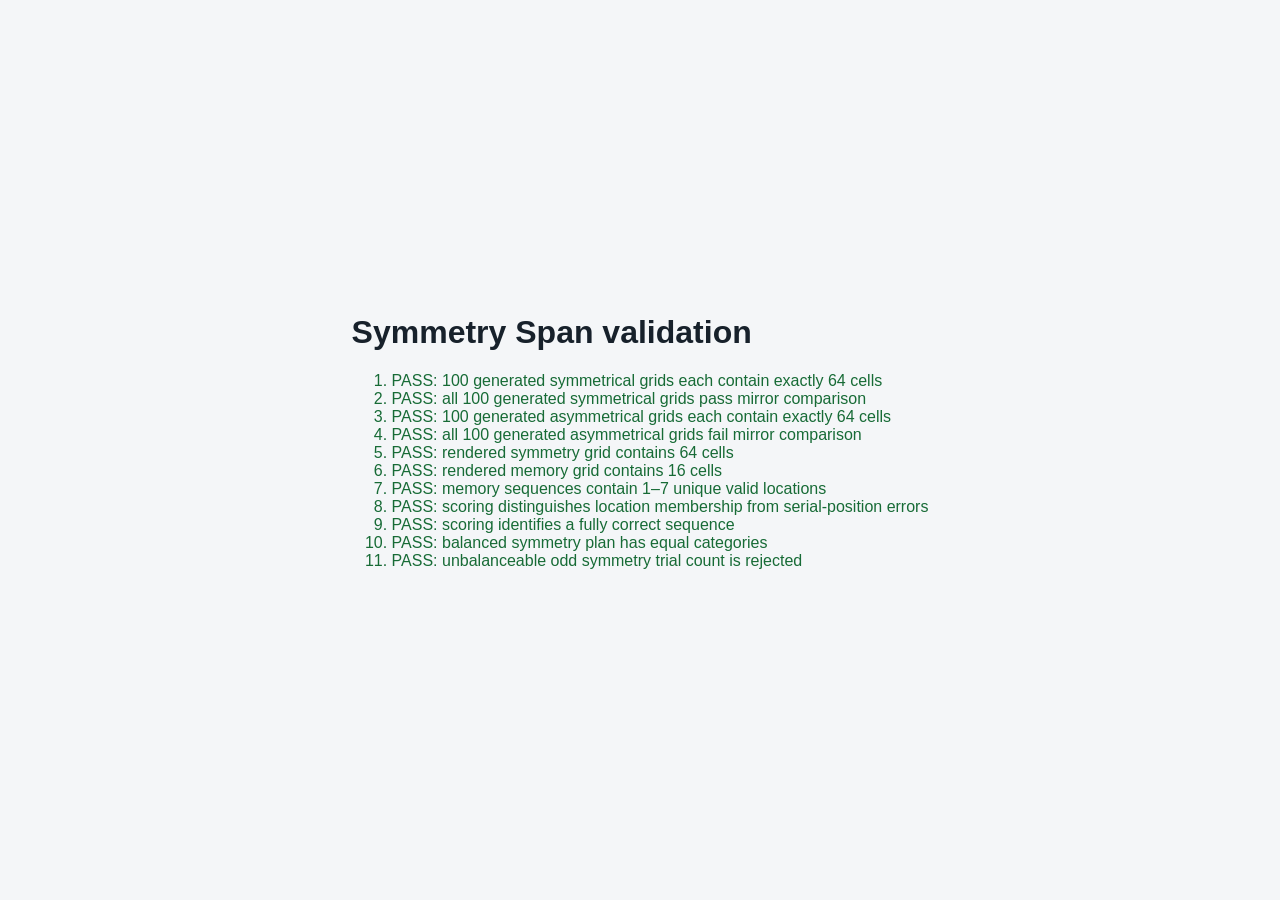
==== tests/validation.html @ 179f6220 "Add files via upload" ====
<!DOCTYPE html>
<html lang="en">
<head>
  <meta charset="UTF-8">
  <meta name="viewport" content="width=device-width, initial-scale=1">
  <title>Symmetry Span validation</title>
  <link href="../jspsych/jspsych.css" rel="stylesheet">
  <link href="../style.css" rel="stylesheet">
</head>
<body>
  <main>
    <h1>Symmetry Span validation</h1>
    <ol id="validation-results" aria-live="polite"></ol>
    <div id="validation-grid-mount" hidden></div>
  </main>
  <script>
    window.SYMMETRY_SPAN_CONFIG = {
      spans: [1, 1],
      repetitionsPerSpan: 2,
      combinedPracticeTrials: 1,
      stimulusDuration: 1,
      interStimulusInterval: 0,
      qualtricsReturnUrl: ""
    };
  </script>
  <script src="../jspsych/jspsych.js"></script>
  <script src="../jspsych/plugin-html-button-response.js"></script>
  <script src="../jspsych/plugin-html-keyboard-response.js"></script>
  <script src="../modules/symmetrySpan.js"></script>
  <script src="../modules/recallGrid.js"></script>
  <script src="../experiment.js"></script>
  <script src="validation.js"></script>
</body>
</html>
---- style.css ----
* {
  box-sizing: border-box;
}

body {
  min-height: 100vh;
  margin: 0;
  padding: 24px;
  display: flex;
  justify-content: center;
  align-items: center;
  background: #f4f6f8;
  color: #17212b;
  font-family: Arial, Helvetica, sans-serif;
}

.jspsych-display-element {
  width: 100% !important;
  max-width: 860px !important;
  margin: 0 auto !important;
  padding: 16px !important;
}

.jspsych-content {
  width: 100%;
  max-width: 820px;
  font-family: inherit;
}

.instruction-panel,
.task-panel,
.recall-panel,
.feedback-panel {
  width: min(100%, 760px);
  margin: 0 auto;
  padding: clamp(18px, 4vw, 32px);
  border: 1px solid #d5dde5;
  border-radius: 12px;
  background: #fff;
  text-align: center;
  box-shadow: 0 4px 16px rgb(24 39 56 / 8%);
}

h1,
h2 {
  margin-top: 0;
}

p {
  font-size: clamp(16px, 2.2vw, 19px);
  line-height: 1.55;
}

.instructions {
  margin: 12px auto 24px;
}

.symmetry-grid {
  display: grid;
  grid-template-columns: repeat(8, minmax(0, 1fr));
  width: min(76vw, 440px);
  aspect-ratio: 1;
  margin: 20px auto 28px;
  border: 2px solid #253546;
  background: #fff;
}

.symmetry-cell {
  border: 1px solid #9ba8b5;
  background: #fff;
}

.symmetry-cell.is-filled {
  background: #263746;
}

.memory-stimulus-grid,
.recall-grid {
  display: grid;
  grid-template-columns: repeat(4, minmax(0, 1fr));
  width: min(72vw, 340px);
  aspect-ratio: 1;
  margin: 24px auto;
  border: 2px solid #253546;
}

.memory-stimulus-cell,
.recall-cell {
  min-width: 0;
  min-height: 0;
  border: 1px solid #9ba8b5;
  background: #fff;
}

.memory-stimulus-cell.is-highlighted {
  background: #3676c5;
}

.recall-cell {
  padding: 0;
  color: #fff;
  font-size: clamp(18px, 5vw, 28px);
  font-weight: 700;
  cursor: pointer;
}

.recall-cell:hover:not(:disabled) {
  background: #e7f0fa;
}

.recall-cell.is-selected {
  background: #3676c5;
}

.recall-cell:disabled {
  cursor: default;
}

.recall-cell:focus-visible,
button:focus-visible,
.jspsych-btn:focus-visible {
  outline: 3px solid #f0a500;
  outline-offset: 2px;
}

.response-string {
  min-height: 1.8em;
  margin: 16px 0;
  font-size: 18px;
  font-weight: 600;
}

.button-row,
.jspsych-html-button-response-button-container {
  display: flex !important;
  flex-wrap: wrap;
  justify-content: center !important;
  gap: 12px;
  margin: 20px auto 0;
}

button,
.jspsych-btn {
  text-decoration: none;
  min-height: 44px;
  padding: 10px 22px;
  border: 1px solid #265a91;
  border-radius: 6px;
  background: #fff;
  color: #173b5e;
  font-size: 17px;
  cursor: pointer;
}

button:hover:not(:disabled),
.jspsych-btn:hover {
  background: #eaf2fa;
}

button:disabled {
  opacity: 0.48;
  cursor: not-allowed;
}

.validation-pass {
  color: #176b36;
}

.validation-fail {
  color: #a51f1f;
}

@media (max-width: 520px) {
  body {
    padding: 10px;
  }

  .jspsych-display-element {
    padding: 4px !important;
  }

  .symmetry-grid {
    width: min(88vw, 380px);
  }

  .memory-stimulus-grid,
  .recall-grid {
    width: min(82vw, 320px);
  }
}
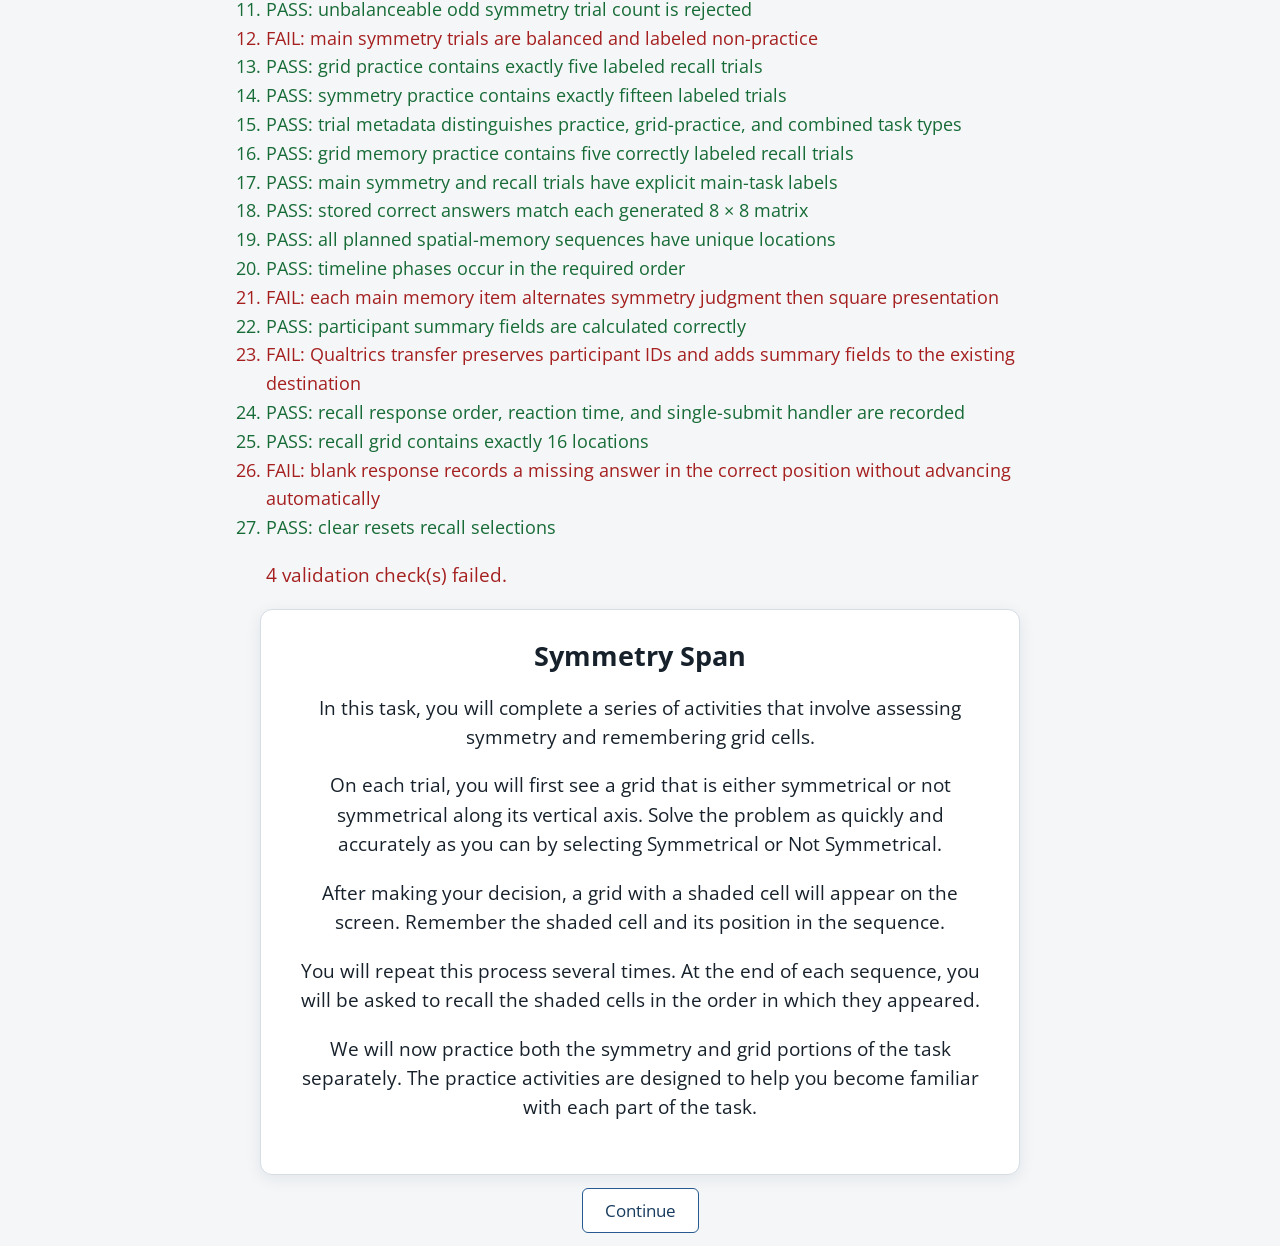
==== commit afd2a114: "Update validation config for allowed sequence lengths" ====
--- a/tests/validation.html
+++ b/tests/validation.html
@@ -15,8 +15,8 @@
   </main>
   <script>
     window.SYMMETRY_SPAN_CONFIG = {
-      spans: [1, 1],
-      repetitionsPerSpan: 2,
+      spans: [2, 3, 4, 5],
+      repetitionsPerSpan: 1,
       combinedPracticeTrials: 1,
       stimulusDuration: 1,
       interStimulusInterval: 0,
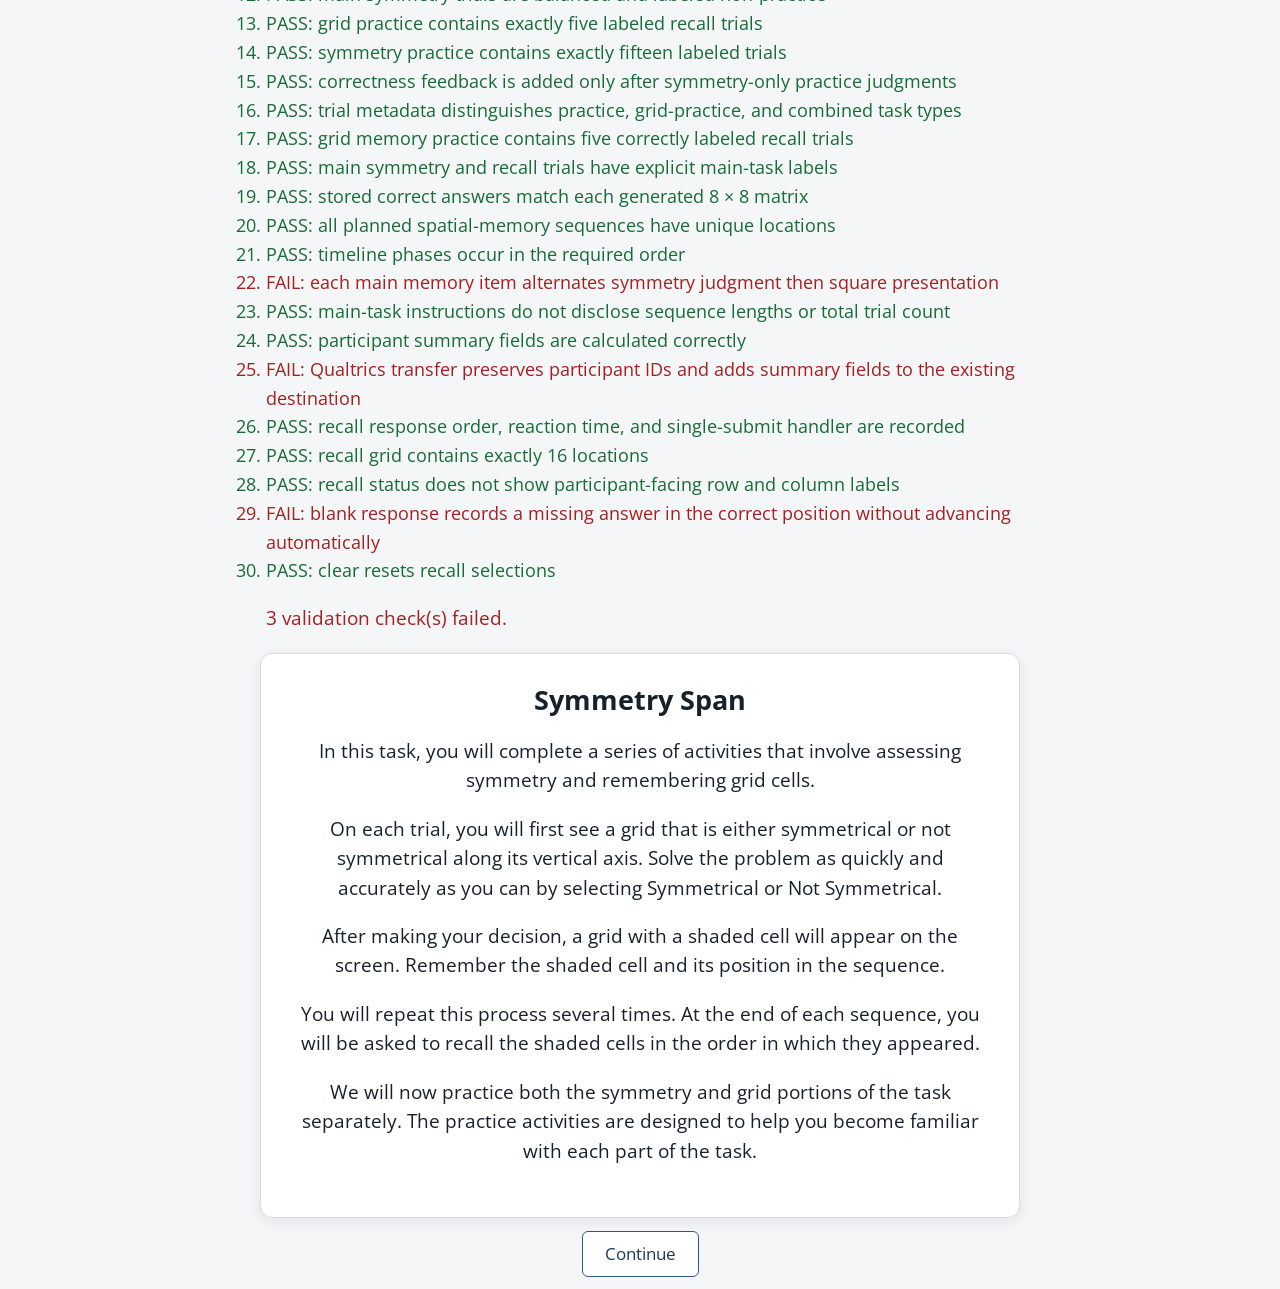
==== commit 940d9014: "Improve practice feedback and grid presentation" ====
--- a/tests/validation.html
+++ b/tests/validation.html
@@ -15,7 +15,7 @@
   </main>
   <script>
     window.SYMMETRY_SPAN_CONFIG = {
-      spans: [2, 3, 4, 5],
+      spans: [2, 2],
       repetitionsPerSpan: 1,
       combinedPracticeTrials: 1,
       stimulusDuration: 1,
@@ -29,6 +29,7 @@
   <script src="../modules/symmetrySpan.js"></script>
   <script src="../modules/recallGrid.js"></script>
   <script src="../experiment.js"></script>
+  <script src="../modules/experimentPresentation.js"></script>
   <script src="validation.js"></script>
 </body>
 </html>
--- a/style.css
+++ b/style.css
@@ -93,7 +93,7 @@
 }
 
 .memory-stimulus-cell.is-highlighted {
-  background: #3676c5;
+  background: #d62828;
 }
 
 .recall-cell {
@@ -109,11 +109,15 @@
 }
 
 .recall-cell.is-selected {
-  background: #3676c5;
+  background: #d62828;
 }
 
 .recall-cell:disabled {
   cursor: default;
+}
+
+.recall-cell.is-selected:disabled {
+  opacity: 1;
 }
 
 .recall-cell:focus-visible,
